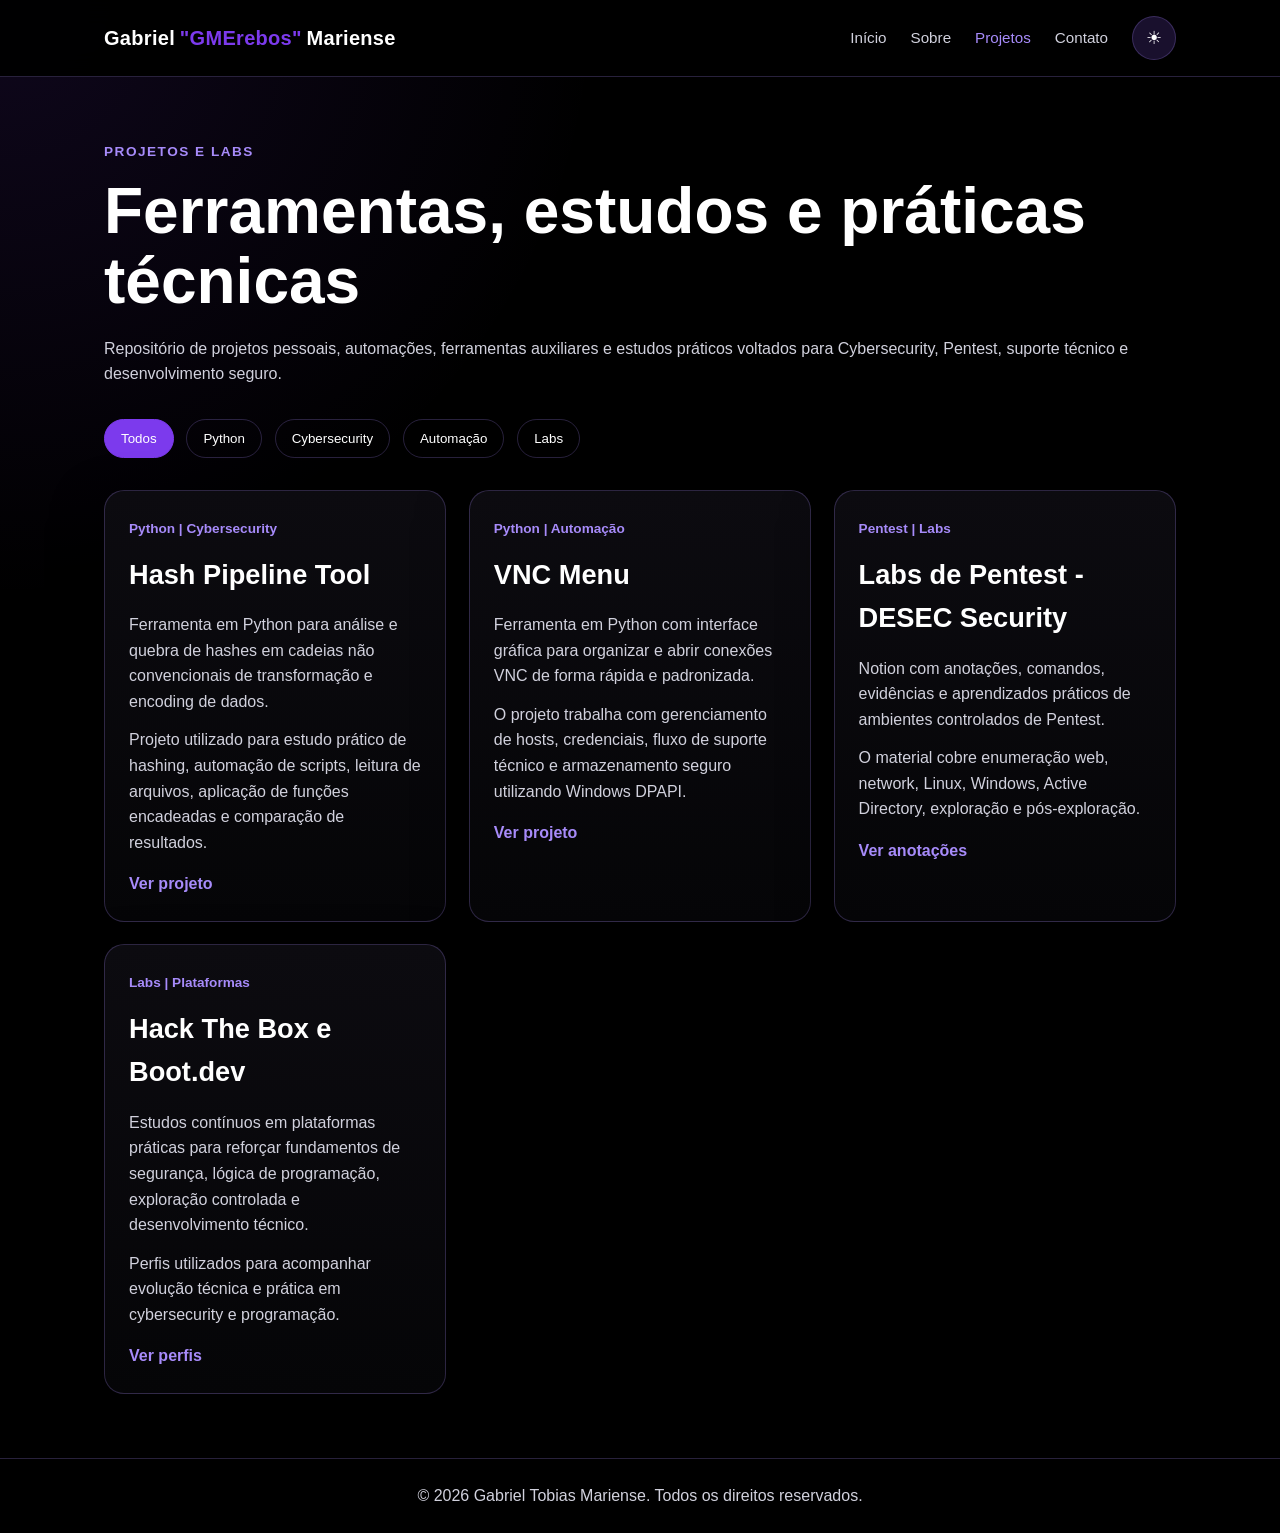
==== projetos.html @ b847311a "Versao final do portfolio" ====
<!DOCTYPE html>
<html lang="pt-BR">
<head>
    <meta charset="UTF-8">
    <meta name="viewport" content="width=device-width, initial-scale=1.0">
    <meta name="description" content="Projetos, ferramentas, labs e estudos técnicos de Gabriel Tobias Mariense em Cybersecurity, Pentest, Python e automação.">
    <meta name="keywords" content="Projetos, Labs, Pentest, Python, Automação, Cybersecurity, Hash Pipeline, VNC Menu">
    <meta name="author" content="Gabriel Tobias Mariense">
    <title>Projetos | Gabriel Tobias Mariense</title>
    <link rel="stylesheet" href="css/style.css">
</head>
<body data-page="projetos">
    <div id="site-header"></div>

    <main class="section-container page-content">
        <section class="section-title fade-in">
            <p class="tagline">Projetos e labs</p>
            <h1>Ferramentas, estudos e práticas técnicas</h1>
            <p>
                Repositório de projetos pessoais, automações, ferramentas auxiliares e estudos práticos voltados para Cybersecurity, Pentest, suporte técnico e desenvolvimento seguro.
            </p>
        </section>

        <section class="filter-area" aria-label="Filtros de projetos">
            <button class="filter-btn active" data-filter="todos">Todos</button>
            <button class="filter-btn" data-filter="python">Python</button>
            <button class="filter-btn" data-filter="cybersecurity">Cybersecurity</button>
            <button class="filter-btn" data-filter="automacao">Automação</button>
            <button class="filter-btn" data-filter="labs">Labs</button>
        </section>

        <section id="projectsList" class="cards-grid projects-grid" aria-label="Lista de projetos"></section>
    </main>

    <div id="site-footer"></div>

    <script src="js/data.js"></script>
    <script src="js/header.js"></script>
    <script src="js/footer.js"></script>
    <script src="js/projects.js"></script>
    <script src="js/script.js"></script>
</body>
</html>
---- css/style.css ----
/* Reset básico */
* {
    margin: 0;
    padding: 0;
    box-sizing: border-box;
}

:root {
    --bg-main: #000000;
    --bg-card: #050507;
    --bg-card-light: #0c0b10;
    --text-main: #ffffff;
    --text-muted: #d1d1dd;
    --purple-main: #7c3aed;
    --purple-soft: #a78bfa;
    --purple-dark: #4c1d95;
    --border-color: rgba(167, 139, 250, 0.24);
    --danger: #ff6b6b;
    --success: #70e000;
    --shadow: 0 20px 50px rgba(0, 0, 0, 0.55);
    --header-bg: rgba(0, 0, 0, 0.96);
    --input-bg: #07070a;
}

body.light-theme {
    --bg-main: #d8c7f2;
    --bg-card: #e9ddfb;
    --bg-card-light: #f0e7ff;
    --text-main: #181124;
    --text-muted: #473b59;
    --purple-main: #6d28d9;
    --purple-soft: #5b21b6;
    --purple-dark: #3b0764;
    --border-color: rgba(91, 33, 182, 0.34);
    --danger: #b91c1c;
    --success: #15803d;
    --shadow: 0 20px 50px rgba(76, 29, 149, 0.22);
    --header-bg: rgba(216, 199, 242, 0.96);
    --input-bg: #f4edff;
}

html {
    scroll-behavior: smooth;
}

body {
    min-height: 100vh;
    font-family: Arial, Helvetica, sans-serif;
    line-height: 1.6;
    color: var(--text-main);
    background: radial-gradient(circle at top left, rgba(124, 58, 237, 0.12), transparent 30%), #000000;
}

body.light-theme {
    background: radial-gradient(circle at top left, rgba(124, 58, 237, 0.26), transparent 34%), linear-gradient(135deg, #d8c7f2 0%, #cdb7ef 48%, #bea3e8 100%);
}

a {
    color: inherit;
    text-decoration: none;
}

ul {
    list-style: none;
}

p {
    color: var(--text-muted);
}

h1 {
    margin-bottom: 1.2rem;
    font-size: clamp(2.2rem, 5vw, 4rem);
    line-height: 1.1;
}

h2 {
    margin-bottom: 1rem;
    font-size: 1.7rem;
}

h3 {
    margin-bottom: 0.5rem;
    font-size: 1.1rem;
}

/* Header */
.site-header {
    position: sticky;
    top: 0;
    z-index: 10;
    width: 100%;
    background: var(--header-bg);
    border-bottom: 1px solid var(--border-color);
    backdrop-filter: blur(12px);
}

.navbar {
    max-width: 1120px;
    margin: 0 auto;
    padding: 1rem 1.5rem;
    display: flex;
    align-items: center;
    gap: 1.5rem;
}

.logo {
    display: flex;
    align-items: baseline;
    gap: 0.3rem;
    flex-wrap: wrap;
    max-width: min(58vw, 460px);
    margin-right: auto;
    font-size: 1.25rem;
    font-weight: 700;
    line-height: 1.2;
    letter-spacing: 0.3px;
}

.nav-links {
    display: flex;
    align-items: center;
    gap: 1.5rem;
}

.nav-actions {
    display: flex;
    align-items: center;
    gap: 0.8rem;
}

.logo span {
    color: var(--purple-main);
}

.nav-links a {
    color: var(--text-muted);
    font-size: 0.95rem;
    transition: color 0.2s ease;
}

.nav-links a:hover,
.nav-links a.active {
    color: var(--purple-soft);
}

.theme-toggle,
.menu-toggle {
    width: 44px;
    height: 44px;
    display: inline-flex;
    align-items: center;
    justify-content: center;
    border-radius: 12px;
    font: inherit;
    line-height: 1;
    cursor: pointer;
    appearance: none;
    -webkit-appearance: none;
}

.theme-toggle {
    border: 1px solid var(--border-color);
    background: rgba(139, 92, 246, 0.18);
    color: var(--text-main);
    border-radius: 999px;
    font-size: 1.15rem;
    transition: background 0.2s ease, border-color 0.2s ease, transform 0.2s ease;
}

.theme-toggle:hover {
    background: var(--purple-main);
    border-color: var(--purple-main);
    color: #ffffff;
    transform: translateY(-1px);
}

.menu-toggle {
    display: none;
    border: 1px solid rgba(255, 255, 255, 0.42);
    background: #5b21b6;
    color: #ffffff;
    box-shadow: 0 8px 24px rgba(91, 33, 182, 0.4);
}

.menu-toggle:hover {
    border-color: #ffffff;
    background: #6d28d9;
}

.menu-toggle:focus-visible,
.theme-toggle:focus-visible {
    outline: 2px solid #ffffff;
    outline-offset: 3px;
}

.menu-icon {
    width: 25px;
    height: 25px;
    display: block;
    pointer-events: none;
}

.menu-icon line {
    stroke: #ffffff;
    stroke-width: 2.8;
    stroke-linecap: round;
}

/* Layout geral */
.section-container {
    max-width: 1120px;
    margin: 0 auto;
    padding: 0 1.5rem;
}

.page-content {
    padding-top: 4rem;
    padding-bottom: 4rem;
}

.section-block {
    padding-top: 3rem;
    padding-bottom: 3rem;
}

.section-title {
    margin-bottom: 2rem;
}

.section-title p {
    max-width: 1100px;
    width: 100%;
}

.tagline {
    margin-bottom: 0.8rem;
    color: var(--purple-soft);
    font-size: 0.85rem;
    font-weight: 700;
    letter-spacing: 1.5px;
    text-transform: uppercase;
}

/* Página inicial */
.hero {
    min-height: auto;
    padding-top: 4rem;
    padding-bottom: 2rem;
    display: grid;
    grid-template-columns: 1.4fr 0.8fr;
    gap: 2rem;
    align-items: center;
}

.hero-text {
    max-width: 720px;
    font-size: 1.05rem;
}

.hero-text + .hero-text,
.section-title p + p,
.project-card p + p {
    margin-top: 0.8rem;
}

.hero-actions {
    margin-top: 2rem;
    display: flex;
    flex-wrap: wrap;
    gap: 1rem;
}

.hero-card,
.card,
.contact-card,
.timeline-item {
    background: linear-gradient(180deg, var(--bg-card-light), var(--bg-card));
    border: 1px solid var(--border-color);
    border-radius: 20px;
    box-shadow: var(--shadow);
}

.hero-card {
    padding: 2rem;
}

.focus-list,
.info-list {
    display: grid;
    gap: 0.8rem;
}

.focus-list li,
.info-list li {
    padding-left: 1rem;
    color: var(--text-muted);
    border-left: 3px solid var(--purple-main);
}

/* Cards */
.cards-grid {
    display: grid;
    grid-template-columns: repeat(3, 1fr);
    gap: 1.4rem;
}

.two-columns {
    grid-template-columns: repeat(2, 1fr);
}

.card {
    padding: 1.5rem;
    transition: transform 0.2s ease, border-color 0.2s ease;
}

.card:hover {
    transform: translateY(-4px);
    border-color: var(--purple-soft);
}

.card-link {
    display: inline-block;
    margin-top: 1rem;
    color: var(--purple-soft);
    font-weight: 700;
}

.card-link + .card-link {
    margin-left: 0.8rem;
}

/* Timeline e habilidades */
.timeline {
    display: grid;
    gap: 1.4rem;
}

.timeline-item {
    padding: 1.5rem;
}

.timeline-date,
.project-status {
    display: inline-block;
    margin-bottom: 0.8rem;
    color: var(--purple-soft);
    font-size: 0.85rem;
    font-weight: 700;
}

.skills-grid {
    display: flex;
    flex-wrap: wrap;
    gap: 0.8rem;
}

.skills-grid span {
    padding: 0.7rem 1rem;
    color: var(--text-main);
    background: rgba(139, 92, 246, 0.14);
    border: 1px solid var(--border-color);
    border-radius: 999px;
}

/* Projetos */
.filter-area {
    margin-bottom: 2rem;
    display: flex;
    flex-wrap: wrap;
    gap: 0.8rem;
}

.filter-btn {
    padding: 0.7rem 1rem;
    color: var(--text-main);
    background: transparent;
    border: 1px solid var(--border-color);
    border-radius: 999px;
    cursor: pointer;
    transition: background 0.2s ease, border 0.2s ease;
}

.filter-btn:hover,
.filter-btn.active {
    background: var(--purple-main);
    border-color: var(--purple-main);
}

/* Contato */
.contact-layout {
    display: grid;
    grid-template-columns: 0.8fr 1fr;
    gap: 2rem;
    align-items: start;
}

.contact-links {
    margin-top: 1.5rem;
    display: grid;
    grid-template-columns: repeat(2, minmax(0, 1fr));
    gap: 0.8rem;
}

.contact-link-card {
    display: block;
    width: 100%;
    padding: 1rem;
    background: rgba(139, 92, 246, 0.10);
    border: 1px solid var(--border-color);
    border-radius: 16px;
    transition: transform 0.2s ease, border-color 0.2s ease, background 0.2s ease;
}

.contact-link-card:hover {
    transform: translateY(-2px);
    border-color: var(--purple-soft);
    background: rgba(139, 92, 246, 0.18);
}

.contact-link-title {
    display: block;
    margin-bottom: 0.25rem;
    color: var(--text-main);
    font-weight: 700;
}

.contact-link-desc {
    display: block;
    color: var(--text-muted);
    font-size: 0.9rem;
}

.contact-card {
    padding: 1.5rem;
}

.form-group {
    margin-bottom: 1.2rem;
}

label {
    display: block;
    margin-bottom: 0.4rem;
    color: var(--text-main);
    font-weight: 700;
}

input,
textarea {
    width: 100%;
    padding: 0.9rem 1rem;
    color: var(--text-main);
    background: var(--input-bg);
    border: 1px solid var(--border-color);
    border-radius: 12px;
    font: inherit;
    outline: none;
}

input:focus,
textarea:focus {
    border-color: var(--purple-soft);
}

.error-message {
    display: block;
    min-height: 1.2rem;
    margin-top: 0.3rem;
    color: var(--danger);
    font-size: 0.85rem;
}

.form-status {
    margin-top: 1rem;
    font-weight: 700;
}

.form-status.success {
    color: var(--success);
}

.form-status.error {
    color: var(--danger);
}

/* Botões e footer */
.btn {
    display: inline-flex;
    align-items: center;
    justify-content: center;
    padding: 0.85rem 1.3rem;
    border: 1px solid transparent;
    border-radius: 999px;
    font-weight: 700;
    cursor: pointer;
    transition: transform 0.2s ease, background 0.2s ease, border 0.2s ease;
}

.btn:hover {
    transform: translateY(-2px);
}

.btn-primary {
    background: var(--purple-main);
    color: #ffffff;
}

.btn-secondary {
    color: var(--text-main);
    border-color: var(--border-color);
}

.download-dropdown {
    position: relative;
}

.download-toggle {
    background: transparent;
}

.download-menu {
    display: none;
    position: absolute;
    top: calc(100% + 0.75rem);
    left: 0;
    min-width: 260px;
    padding: 0.6rem;
    background: linear-gradient(180deg, var(--bg-card-light), var(--bg-card));
    border: 1px solid var(--border-color);
    border-radius: 16px;
    box-shadow: var(--shadow);
    z-index: 40;
}

.download-dropdown.open .download-menu {
    display: grid;
    gap: 0.35rem;
}

.download-menu a {
    display: block;
    padding: 0.75rem 0.9rem;
    color: var(--text-main);
    border-radius: 12px;
    font-weight: 700;
    transition: background 0.2s ease, color 0.2s ease;
}

.download-menu a:hover {
    background: rgba(139, 92, 246, 0.18);
    color: var(--purple-soft);
}

.site-footer {
    padding: 1.5rem;
    text-align: center;
    border-top: 1px solid var(--border-color);
}

/* Animação */
.fade-in {
    opacity: 0;
    transform: translateY(18px);
    animation: fadeIn 0.8s ease forwards;
}

@keyframes fadeIn {
    to {
        opacity: 1;
        transform: translateY(0);
    }
}

/* Responsividade */
@media (max-width: 820px) {
    .menu-toggle {
        display: inline-flex;
    }

    .nav-links {
        position: absolute;
        top: 69px;
        right: 1.5rem;
        left: 1.5rem;
        display: none;
        flex-direction: column;
        align-items: flex-start;
        padding: 1rem;
        background: var(--bg-card);
        border: 1px solid var(--border-color);
        border-radius: 16px;
        box-shadow: var(--shadow);
    }

    .nav-links.open {
        display: flex;
    }

    .hero,
    .contact-layout,
    .cards-grid,
    .two-columns {
        grid-template-columns: 1fr;
    }
}

@media (max-width: 520px) {
    .navbar {
        padding: 1rem;
        gap: 0.7rem;
    }

    .logo {
        max-width: calc(100vw - 140px);
        font-size: 0.95rem;
        letter-spacing: 0;
    }

    .theme-toggle,
    .menu-toggle {
        width: 42px;
        height: 42px;
    }

    .section-container {
        padding-left: 1rem;
        padding-right: 1rem;
    }

    .hero {
        padding-top: 2.5rem;
    }

    .hero-actions {
        flex-direction: column;
    }

    .btn {
        width: 100%;
    }

    .contact-links {
        grid-template-columns: 1fr;
    }

    .card-link {
        display: block;
    }

    .card-link + .card-link {
        margin-left: 0;
        margin-top: 0.4rem;
    }

    .download-dropdown {
    width: 100%;
    }

    .download-toggle {
        width: 100%;
    }

    .download-menu {
        position: static;
        width: 100%;
        min-width: 0;
        margin-top: 0.75rem;
    }
}
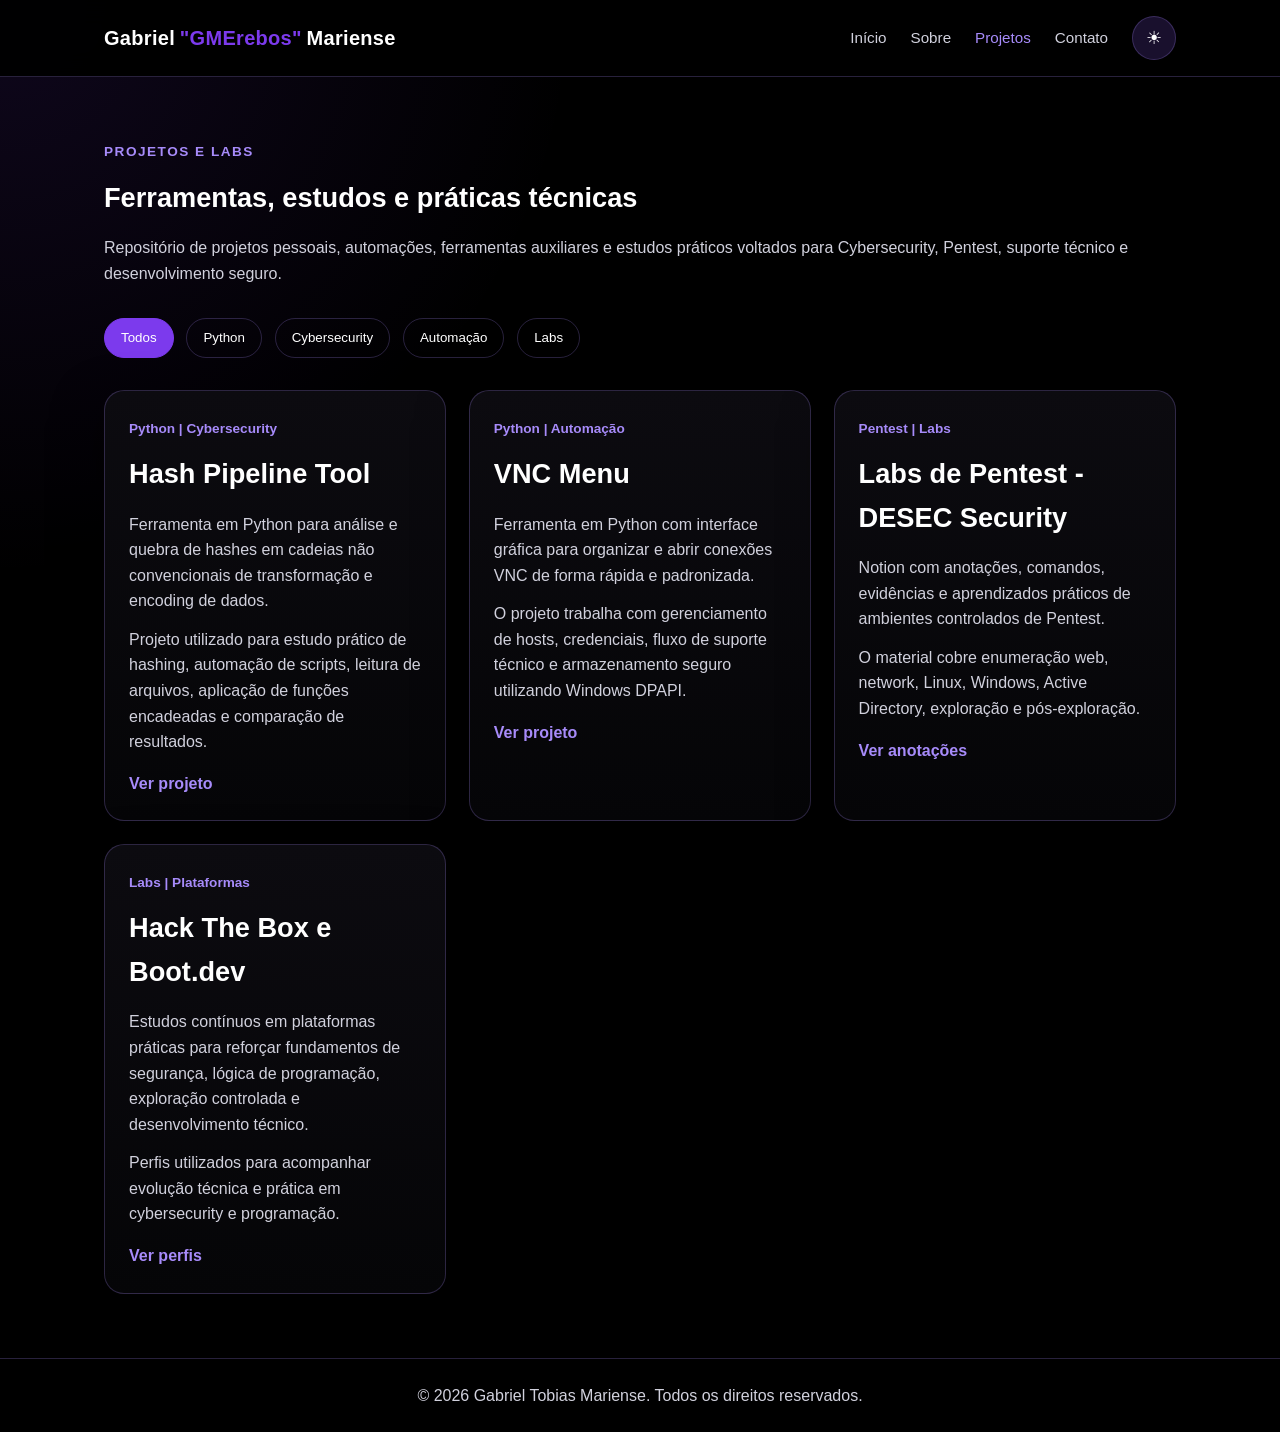
==== commit 164e57b7: "Title resizing" ====
--- a/projetos.html
+++ b/projetos.html
@@ -15,7 +15,7 @@
     <main class="section-container page-content">
         <section class="section-title fade-in">
             <p class="tagline">Projetos e labs</p>
-            <h1>Ferramentas, estudos e práticas técnicas</h1>
+            <h2>Ferramentas, estudos e práticas técnicas</h2>
             <p>
                 Repositório de projetos pessoais, automações, ferramentas auxiliares e estudos práticos voltados para Cybersecurity, Pentest, suporte técnico e desenvolvimento seguro.
             </p>
--- a/css/style.css
+++ b/css/style.css
@@ -489,9 +489,13 @@
     display: inline-flex;
     align-items: center;
     justify-content: center;
+    min-height: 48px;
     padding: 0.85rem 1.3rem;
     border: 1px solid transparent;
     border-radius: 999px;
+    font: inherit;
+    font-size: 1rem;
+    line-height: 1.2;
     font-weight: 700;
     cursor: pointer;
     transition: transform 0.2s ease, background 0.2s ease, border 0.2s ease;
@@ -508,15 +512,22 @@
 
 .btn-secondary {
     color: var(--text-main);
+    background: rgba(139, 92, 246, 0.08);
     border-color: var(--border-color);
+}
+
+.btn-secondary:hover {
+    background: rgba(139, 92, 246, 0.18);
+    border-color: var(--purple-soft);
 }
 
 .download-dropdown {
     position: relative;
+    display: inline-flex;
 }
 
 .download-toggle {
-    background: transparent;
+    min-height: 48px;
 }
 
 .download-menu {
@@ -524,7 +535,7 @@
     position: absolute;
     top: calc(100% + 0.75rem);
     left: 0;
-    min-width: 260px;
+    min-width: 240px;
     padding: 0.6rem;
     background: linear-gradient(180deg, var(--bg-card-light), var(--bg-card));
     border: 1px solid var(--border-color);
@@ -550,6 +561,11 @@
 .download-menu a:hover {
     background: rgba(139, 92, 246, 0.18);
     color: var(--purple-soft);
+}
+
+.download-dropdown.open .download-menu {
+    display: grid;
+    gap: 0.35rem;
 }
 
 .site-footer {
@@ -654,7 +670,9 @@
     }
 
     .download-dropdown {
-    width: 100%;
+        display: flex;
+        flex-direction: column;
+        width: 100%;
     }
 
     .download-toggle {
@@ -668,3 +686,113 @@
         margin-top: 0.75rem;
     }
 }
+
+
+/* Correção final dos botões da Home e dropdown de currículo */
+.hero-actions {
+    align-items: center;
+}
+
+.hero-actions .btn,
+.hero-actions .download-toggle {
+    min-height: 48px;
+    padding: 0.85rem 1.3rem;
+    font: inherit;
+    font-size: 1rem;
+    line-height: 1.2;
+    font-weight: 700;
+    appearance: none;
+    -webkit-appearance: none;
+}
+
+.hero-actions .btn-secondary,
+.hero-actions .download-toggle {
+    color: var(--text-main);
+    background: rgba(139, 92, 246, 0.08);
+    border: 1px solid var(--border-color);
+}
+
+.hero-actions .btn-secondary:hover,
+.hero-actions .download-toggle:hover {
+    background: rgba(139, 92, 246, 0.18);
+    border-color: var(--purple-soft);
+}
+
+.hero-actions .download-dropdown {
+    position: relative;
+    display: inline-flex;
+    align-items: stretch;
+}
+
+.hero-actions .download-menu {
+    display: none;
+    position: absolute;
+    top: calc(100% + 0.75rem);
+    left: 0;
+    min-width: 240px;
+    padding: 0.6rem;
+    background: linear-gradient(180deg, var(--bg-card-light), var(--bg-card));
+    border: 1px solid var(--border-color);
+    border-radius: 16px;
+    box-shadow: var(--shadow);
+    z-index: 40;
+}
+
+.hero-actions .download-dropdown.open .download-menu {
+    display: grid;
+    gap: 0.35rem;
+}
+
+.hero-actions .download-menu a {
+    display: block;
+    padding: 0.75rem 0.9rem;
+    color: var(--text-main);
+    border-radius: 12px;
+    font-weight: 700;
+    transition: background 0.2s ease, color 0.2s ease;
+}
+
+.hero-actions .download-menu a:hover {
+    background: rgba(139, 92, 246, 0.18);
+    color: var(--purple-soft);
+}
+
+/* Ajuste mais amplo para mobile e telas estreitas */
+@media (max-width: 820px) {
+    .hero-actions {
+        flex-direction: column;
+        align-items: stretch;
+    }
+
+    .hero-actions .btn,
+    .hero-actions .download-dropdown,
+    .hero-actions .download-toggle {
+        width: 100%;
+    }
+
+    .hero-actions .download-dropdown {
+        display: flex;
+        flex-direction: column;
+    }
+
+    .hero-actions .download-menu {
+        position: static;
+        width: 100%;
+        min-width: 0;
+        margin-top: 0.75rem;
+    }
+}
+
+.hero-actions .btn-primary,
+.hero-actions .download-toggle {
+    background: var(--purple-main);
+    color: #ffffff;
+    border-color: var(--purple-main);
+}
+
+.hero-actions .btn-primary:hover,
+.hero-actions .download-toggle:hover {
+    background: var(--purple-soft);
+    border-color: var(--purple-soft);
+    color: #ffffff;
+}
